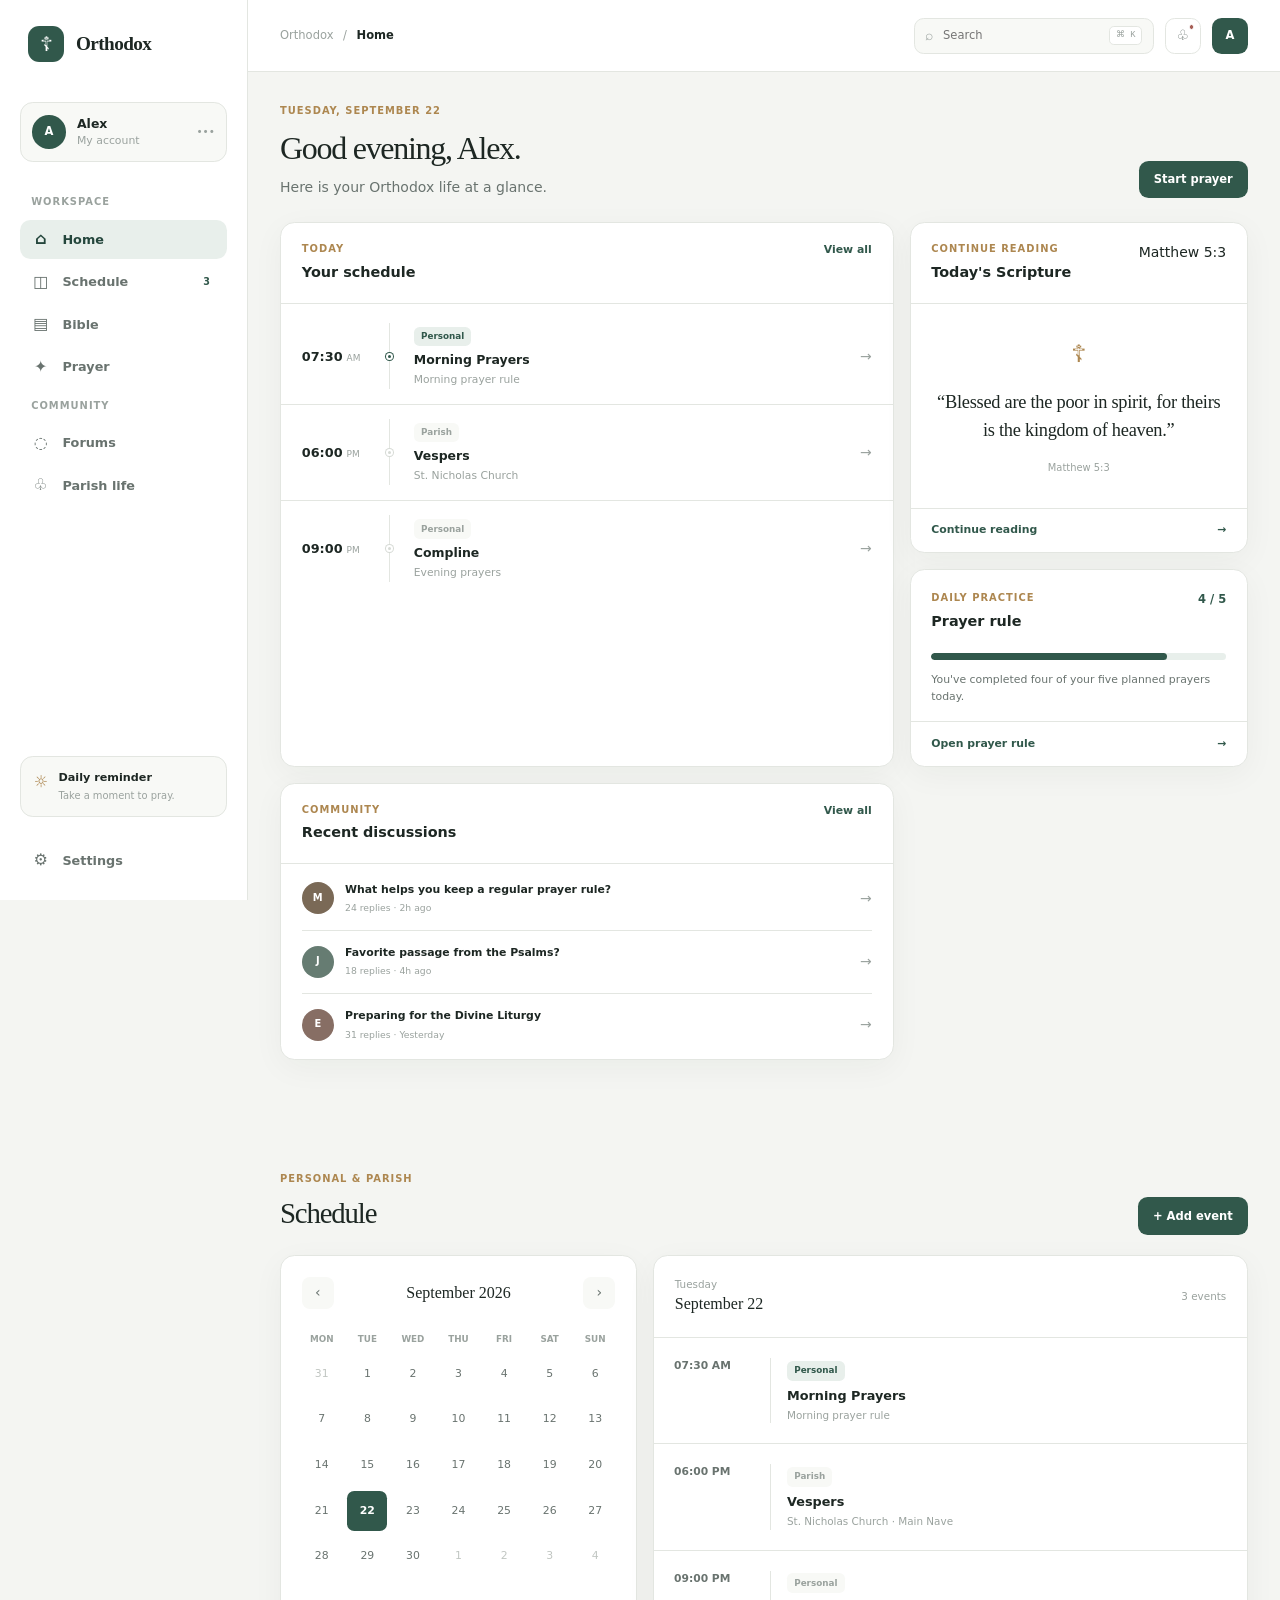
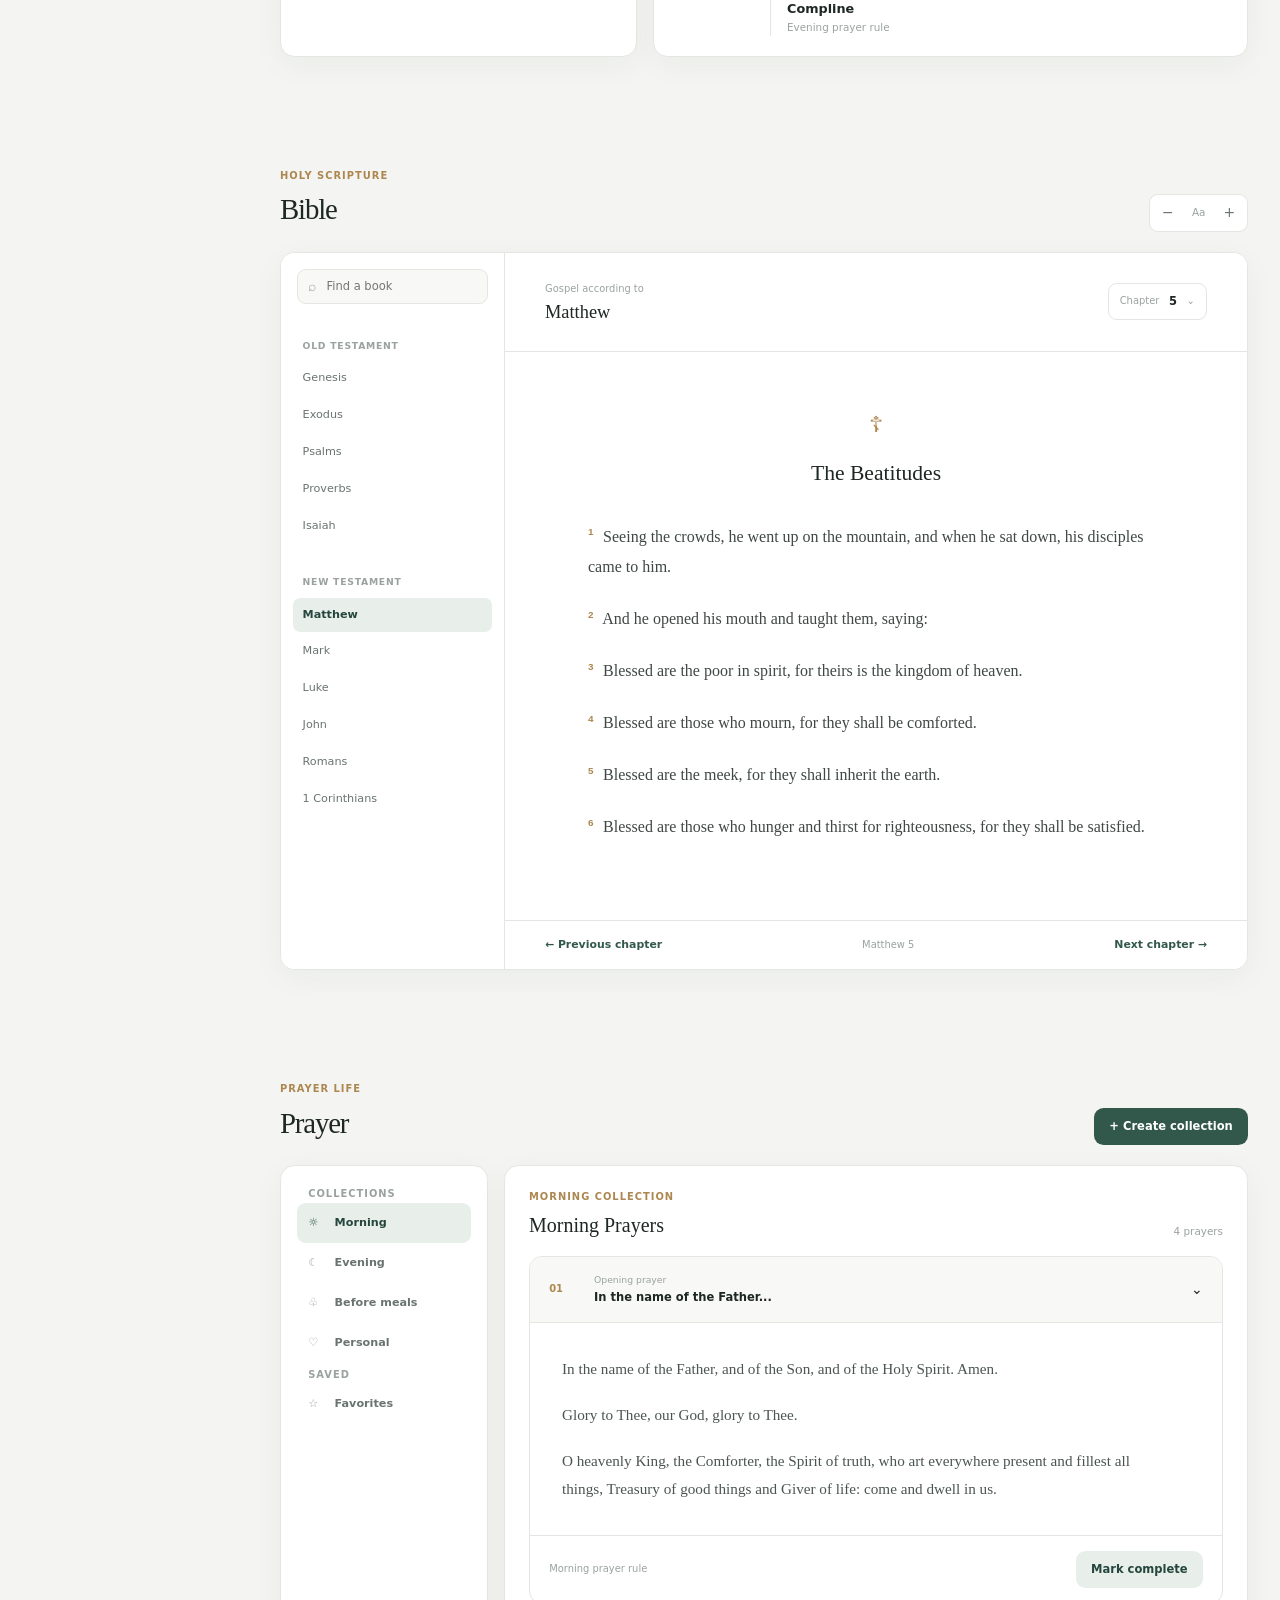
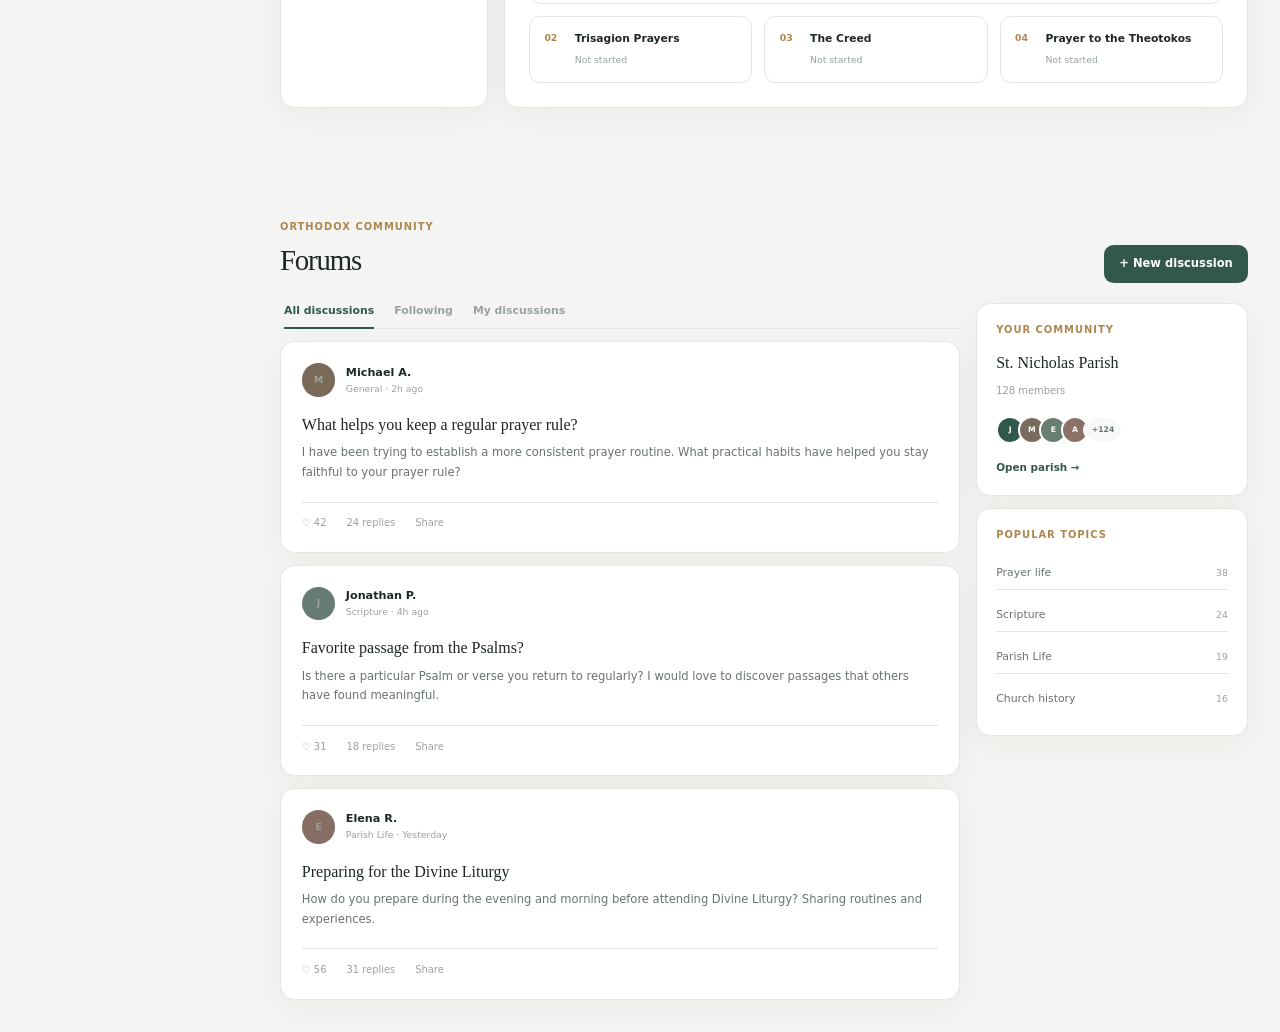
==== index.html @ f478da06 "hello" ====
<!DOCTYPE html>
<html lang="en">
<head>
    <meta charset="UTF-8">
    <meta name="viewport" content="width=device-width, initial-scale=1.0">
    <title>Orthodox</title>
    <style>
        :root {
            --background: #f4f5f2;
            --surface: #ffffff;
            --border: #e3e6e1;
            --text: #1d2723;
            --text-soft: #69736f;
            --green: #31584b;
            --green-dark: #24463c;
        }

        * {
            box-sizing: border-box;
        }

        body {
            margin: 0;
            min-height: 100vh;
            display: grid;
            place-items: center;
            background: var(--background);
            color: var(--text);
            font-family: Inter, system-ui, -apple-system, BlinkMacSystemFont, "Segoe UI", sans-serif;
        }

        .language-page {
            width: min(30rem, 90%);
            padding: 2.5rem;
            background: var(--surface);
            border: 0.0625rem solid var(--border);
            border-radius: 1.25rem;
            box-shadow: 0 0.75rem 2.5rem rgba(26, 38, 33, 0.06);
            text-align: center;
        }

        .logo {
            width: 3.5rem;
            height: 3.5rem;
            margin: 0 auto 1.25rem;
            display: grid;
            place-items: center;
            border-radius: 1rem;
            background: var(--green);
            color: white;
            font-size: 1.25rem;
            font-weight: 700;
        }

        h1 {
            margin: 0 0 0.5rem;
            font-size: 1.75rem;
        }

        p {
            margin: 0 0 1.75rem;
            color: var(--text-soft);
        }

        .languages {
            display: grid;
            grid-template-columns: repeat(2, 1fr);
            gap: 0.75rem;
        }

        .languages a {
            padding: 0.9rem 1rem;
            border: 0.0625rem solid var(--border);
            border-radius: 0.75rem;
            color: var(--text);
            text-decoration: none;
            font-weight: 600;
            transition: 0.2s ease;
        }

        .languages a:hover {
            background: var(--green);
            border-color: var(--green);
            color: white;
        }
    </style>
</head>
<body>
    <main class="language-page">
        <div class="logo">O</div>

        <h1>Orthodox</h1>
        <p>Select your language</p>

        <nav class="languages">
            <a href="/EN/">EN</a>
            <a href="/RU/">RU</a>
            <a href="/SP/">SP</a>
            <a href="/BR/">BR</a>
        </nav>
    </main>

    <script>
        const language = navigator.language.toLowerCase();

        if (language.startsWith("ru")) {
            window.location.href = "/RU/";
        } else if (language.startsWith("es")) {
            window.location.href = "/SP/";
        } else if (language.startsWith("pt")) {
            window.location.href = "/BR/";
	} else {
            window.location.href = "/EN/";
	}
    </script>
</body>
</html>
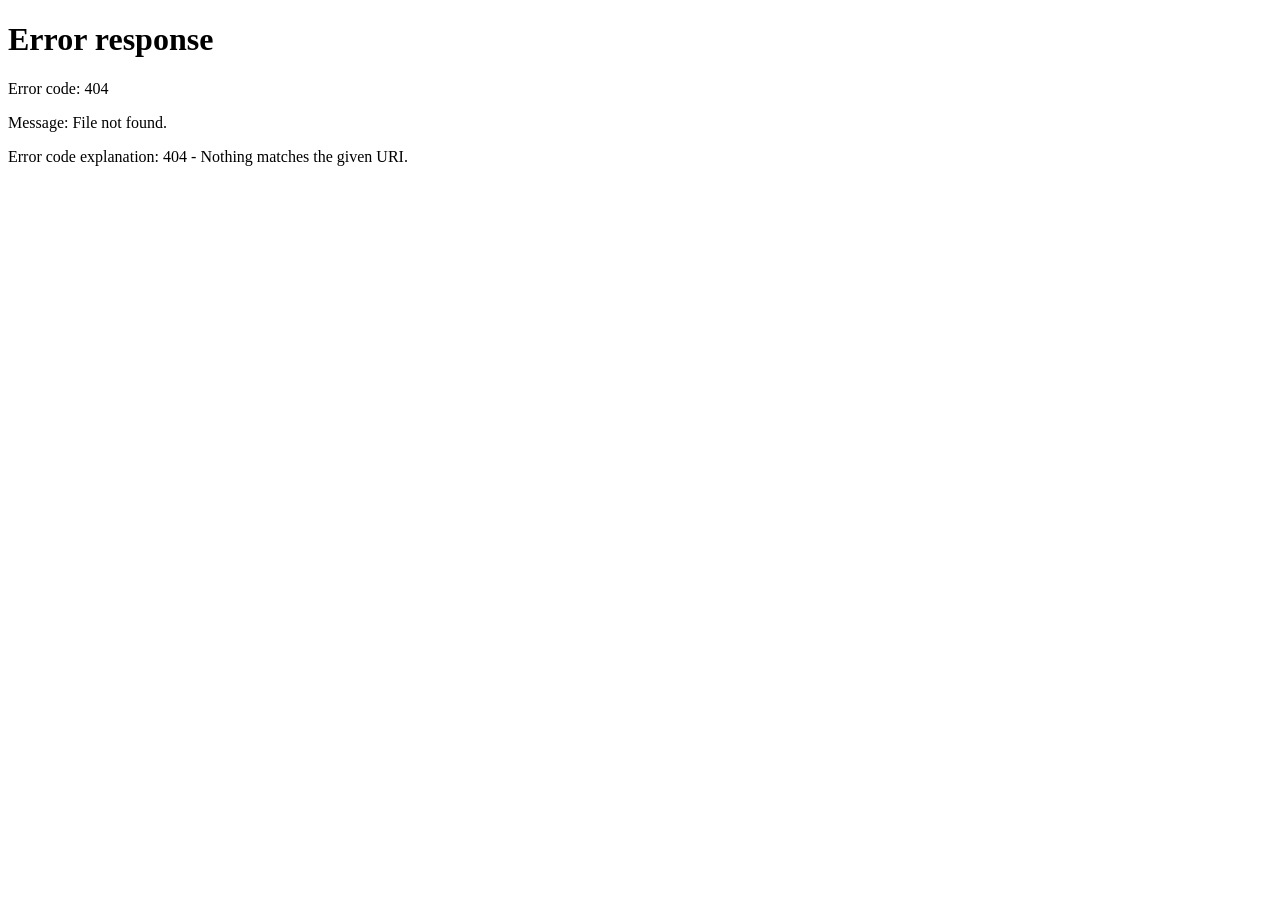
==== commit d5aad148: "fixed routing issues" ====
--- a/index.html
+++ b/index.html
@@ -102,15 +102,15 @@
 
     <script>
         const language = navigator.language.toLowerCase();
-
+        const base = window.location.pathname.split("/").slice(0, 2).join("/");
         if (language.startsWith("ru")) {
-            window.location.href = "/RU/";
+            window.location.href = base+"/RU/";
         } else if (language.startsWith("es")) {
-            window.location.href = "/SP/";
+            window.location.href = base+"/SP/";
         } else if (language.startsWith("pt")) {
-            window.location.href = "/BR/";
+            window.location.href = base+"/BR/";
 	} else {
-            window.location.href = "/EN/";
+            window.location.href = base+"/EN/";
 	}
     </script>
 </body>
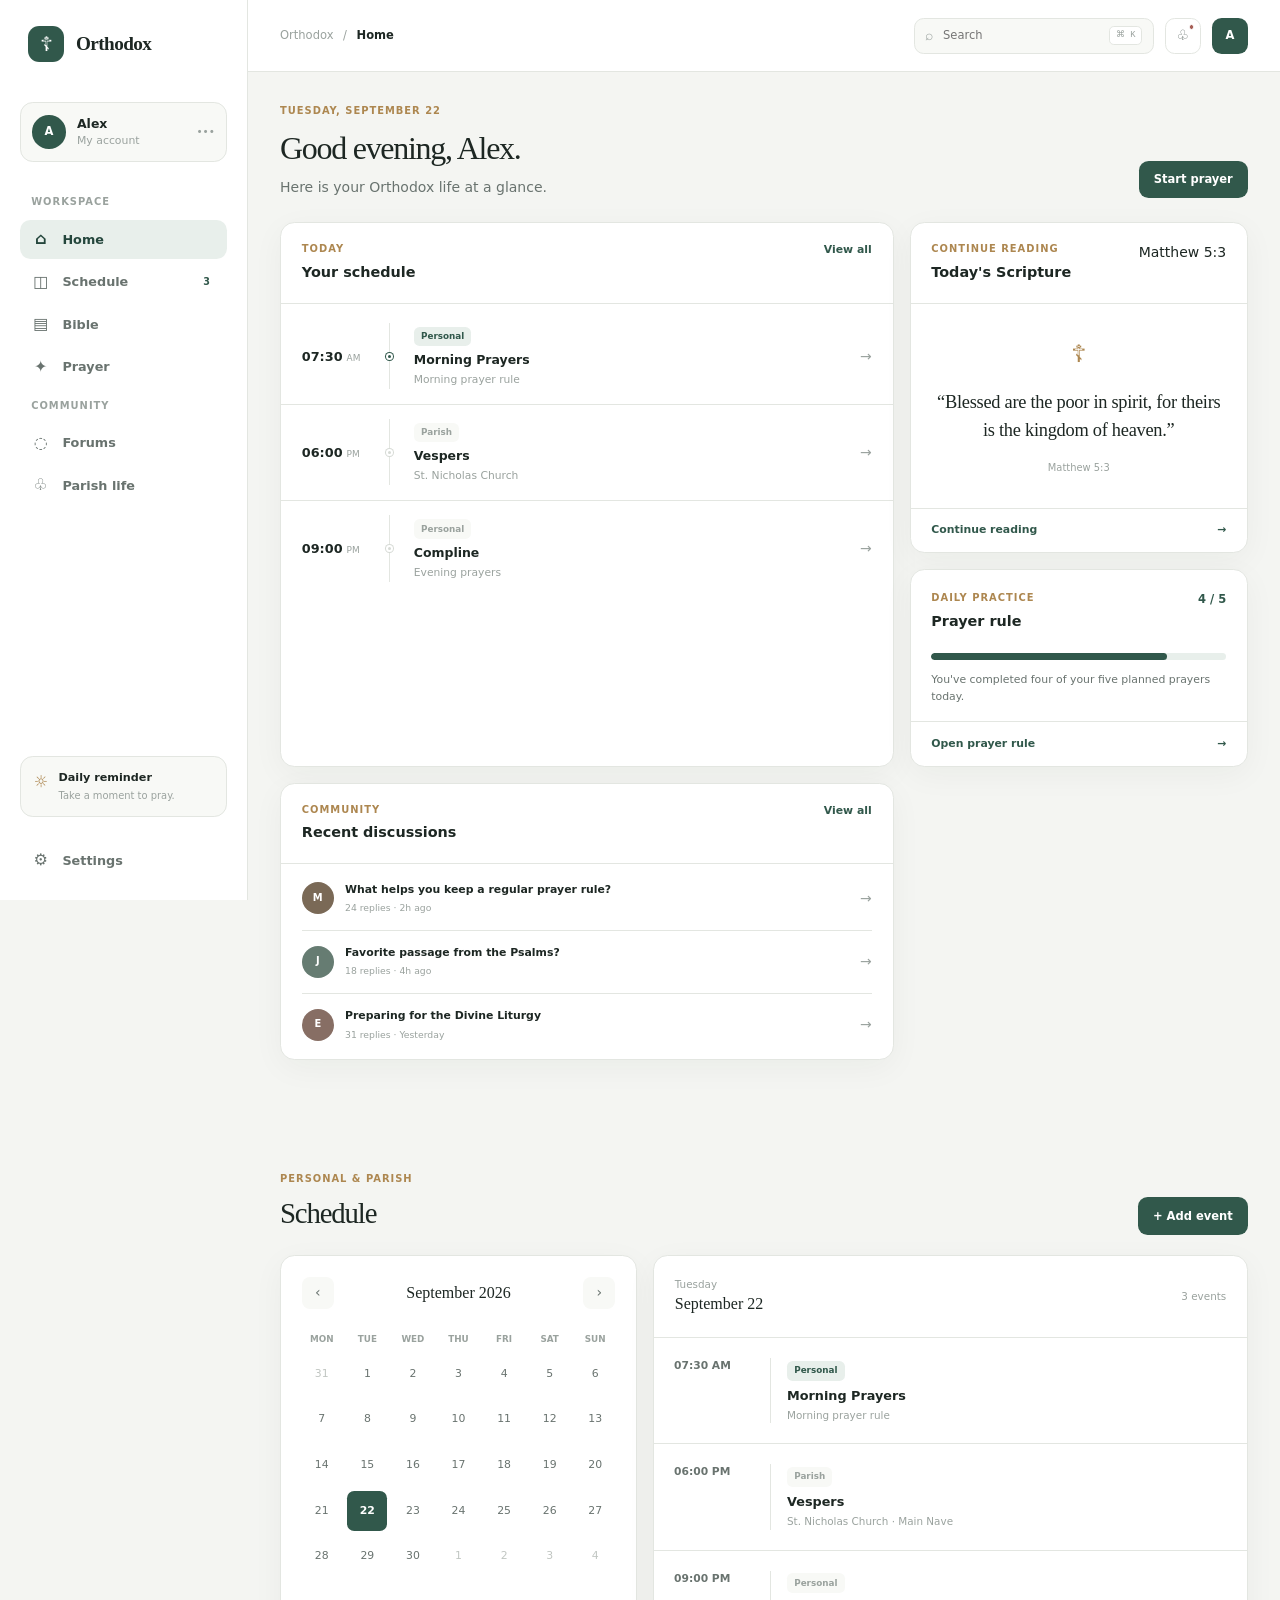
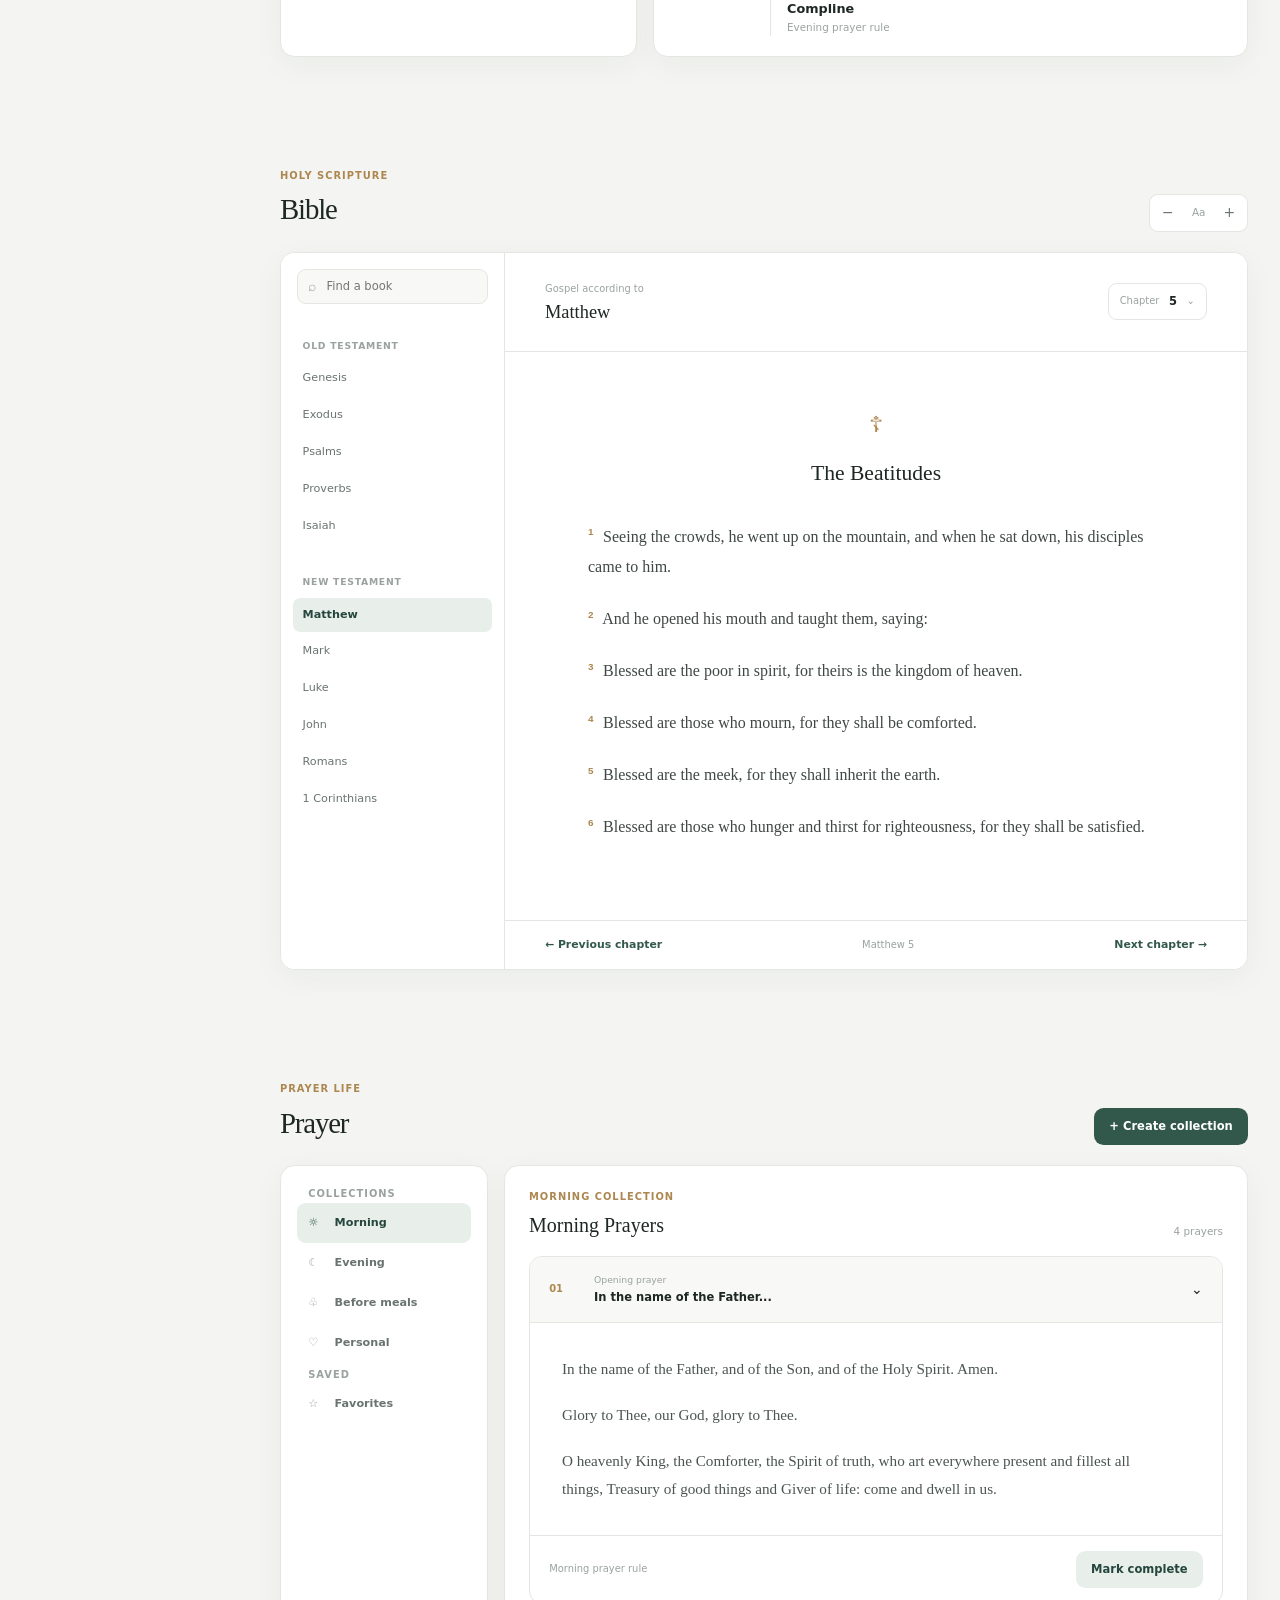
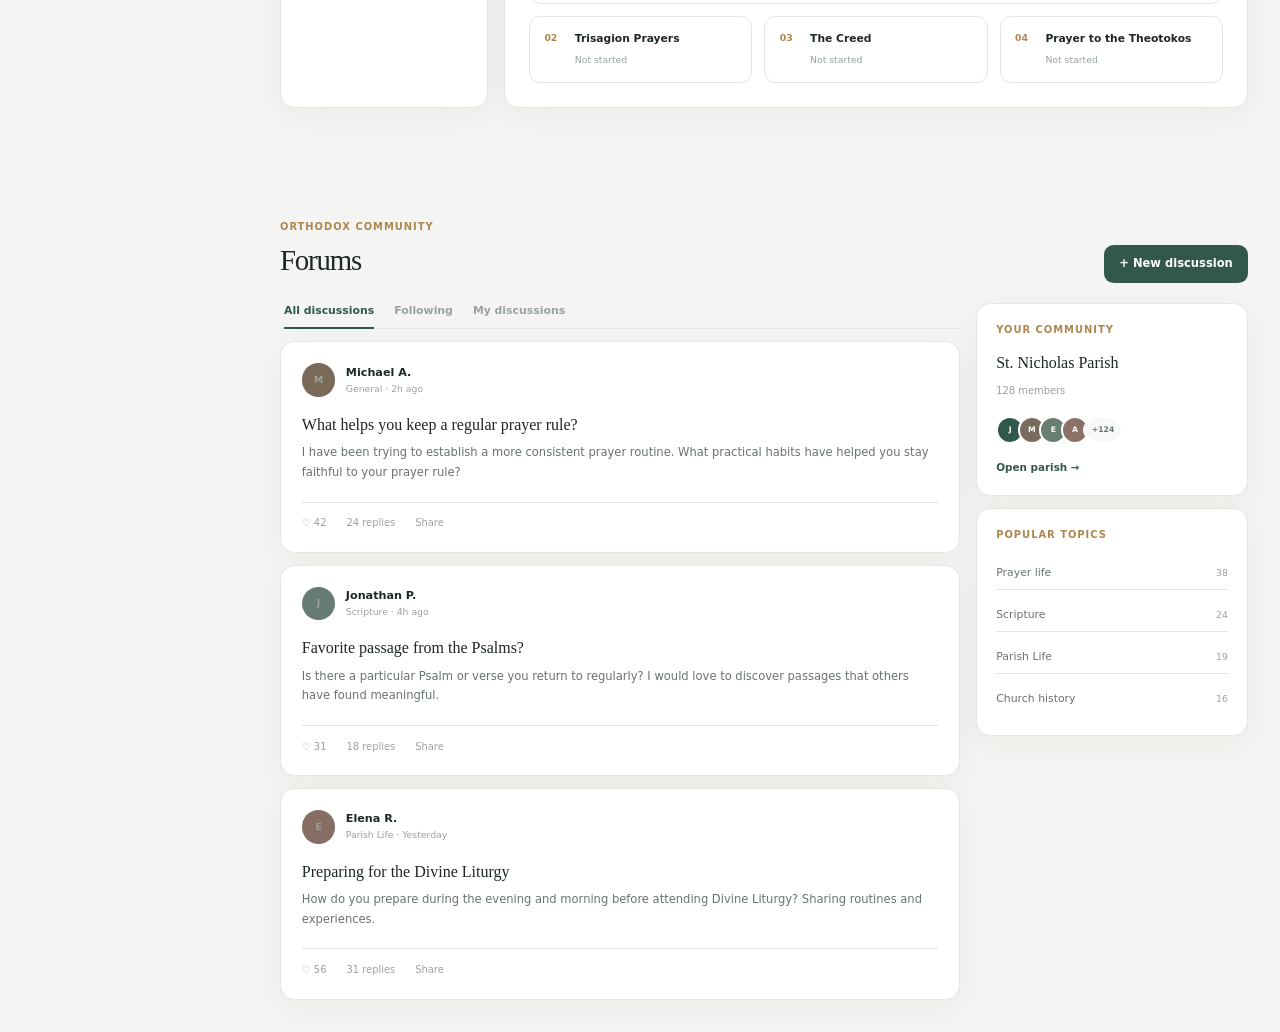
==== commit 77407f58: "surely it fixed it" ====
--- a/index.html
+++ b/index.html
@@ -93,24 +93,23 @@
         <p>Select your language</p>
 
         <nav class="languages">
-            <a href="/EN/">EN</a>
-            <a href="/RU/">RU</a>
-            <a href="/SP/">SP</a>
-            <a href="/BR/">BR</a>
+            <a href="./EN/">EN</a>
+            <a href="./RU/">RU</a>
+            <a href="./SP/">SP</a>
+            <a href="./BR/">BR</a>
         </nav>
     </main>
 
     <script>
         const language = navigator.language.toLowerCase();
-        const base = window.location.pathname.split("/").slice(0, 2).join("/");
         if (language.startsWith("ru")) {
-            window.location.href = base+"/RU/";
+            window.location.href = "./RU/";
         } else if (language.startsWith("es")) {
-            window.location.href = base+"/SP/";
+            window.location.href = "./SP/";
         } else if (language.startsWith("pt")) {
-            window.location.href = base+"/BR/";
+            window.location.href = "./BR/";
 	} else {
-            window.location.href = base+"/EN/";
+            window.location.href = "./EN/";
 	}
     </script>
 </body>
